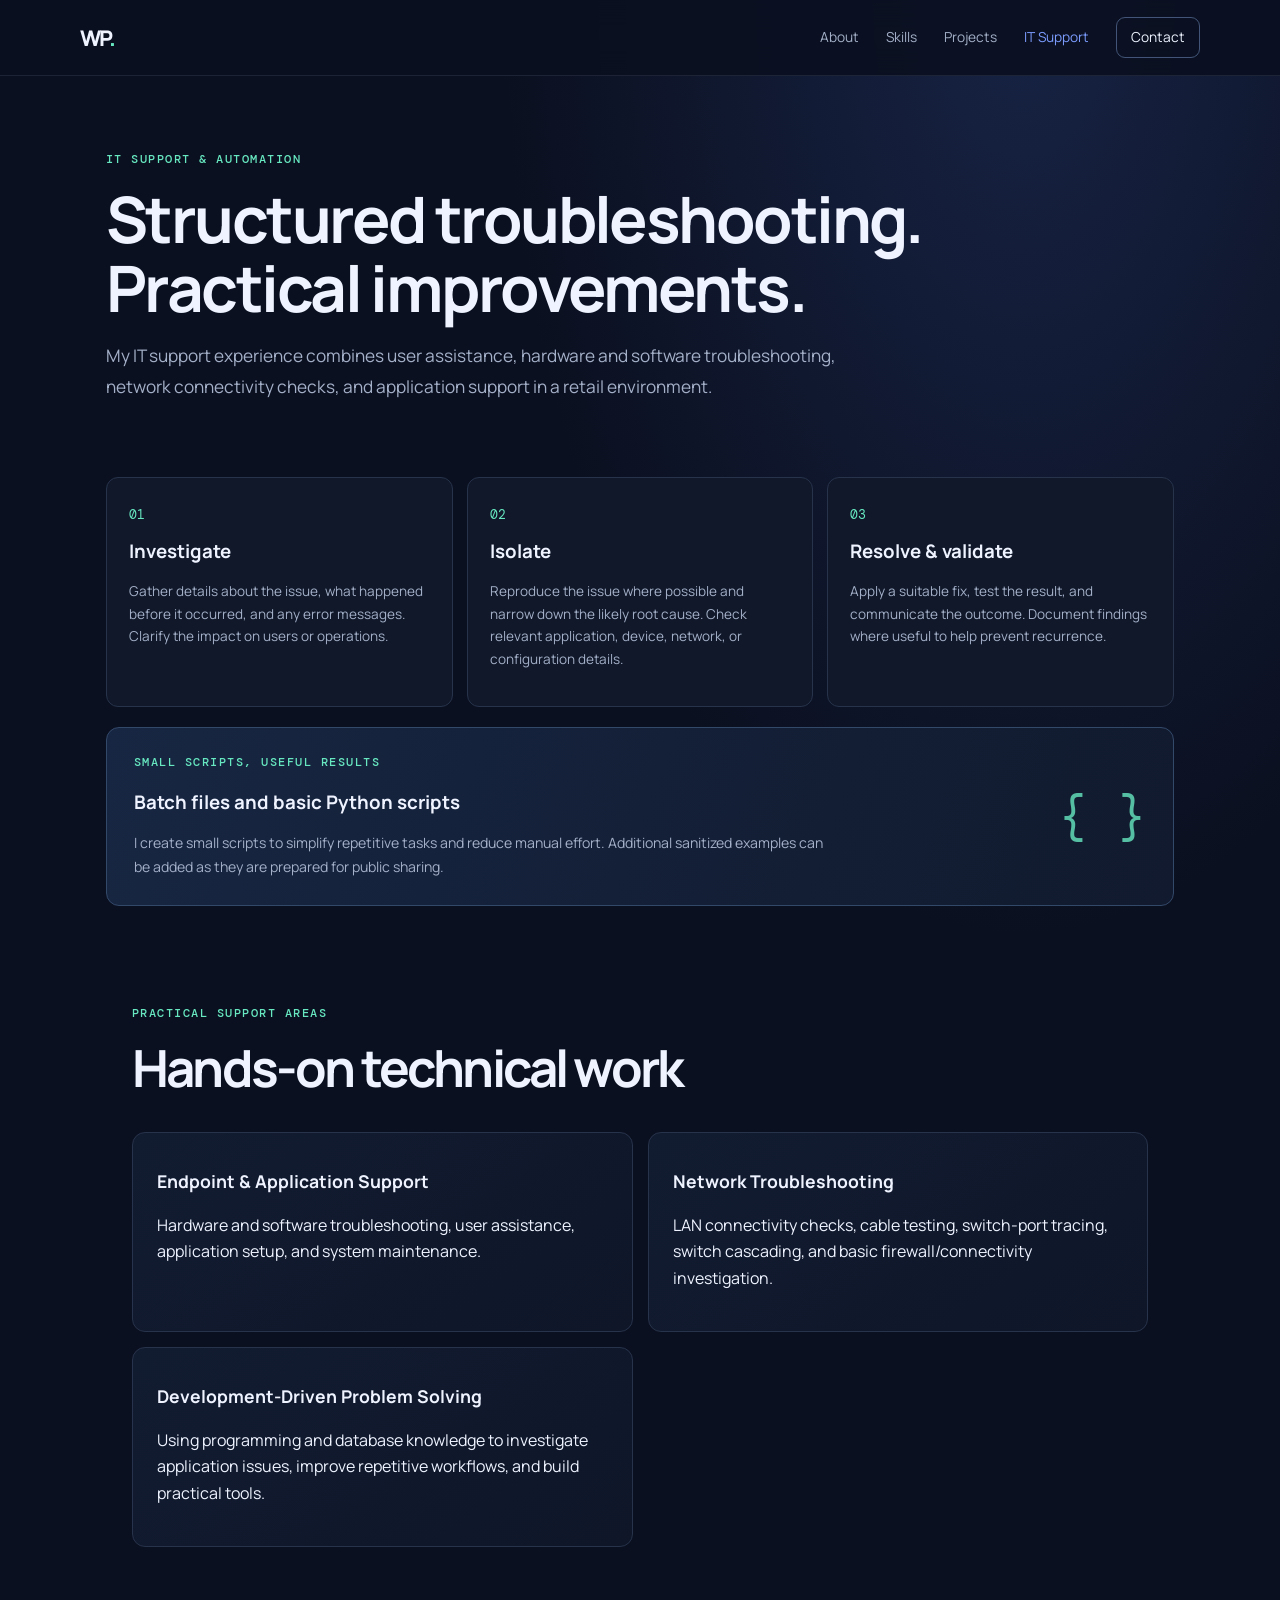
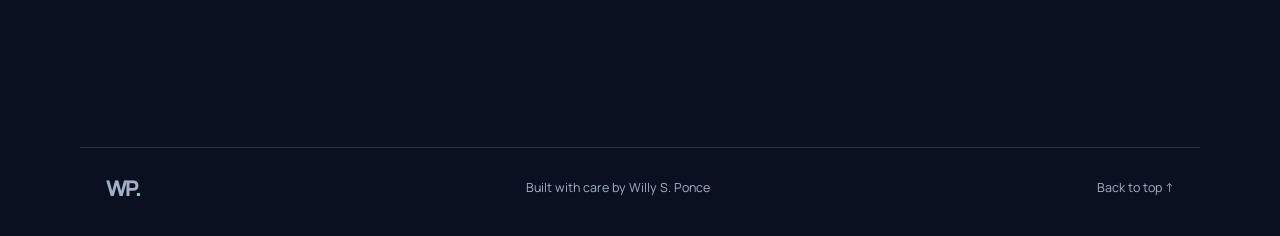
==== it-support.html @ 91b6f0ba "commit" ====
<!DOCTYPE html><html lang="en"><head><meta charset="UTF-8"><meta name="viewport" content="width=device-width, initial-scale=1"><meta name="description" content="IT support, networking troubleshooting, application support, and practical automation experience."><title>IT Support | Willy S. Ponce</title><link rel="stylesheet" href="styles.css"></head><body id="top"><header class="site-header"><a class="brand" href="index.html">WP<span>.</span></a><button class="menu-toggle" id="menuToggle" aria-label="Toggle navigation" aria-expanded="false">☰</button>
<nav id="mainNav"><a href="about.html">About</a><a href="skills.html">Skills</a><a href="projects.html">Projects</a><a class="active" href="it-support.html">IT Support</a><a class="nav-cta" href="contact.html">Contact</a></nav></header><main><section class="section page-hero"><p class="eyebrow">IT SUPPORT & AUTOMATION</p><h1>Structured troubleshooting. Practical improvements.</h1><p class="lead">My IT support experience combines user assistance, hardware and software troubleshooting, network connectivity checks, and application support in a retail environment.</p></section>
<section class="section page-content"><div class="support-grid"><article><span class="support-step">01</span><h3>Investigate</h3><p>Gather details about the issue, what happened before it occurred, and any error messages. Clarify the impact on users or operations.</p></article><article><span class="support-step">02</span><h3>Isolate</h3><p>Reproduce the issue where possible and narrow down the likely root cause. Check relevant application, device, network, or configuration details.</p></article><article><span class="support-step">03</span><h3>Resolve & validate</h3><p>Apply a suitable fix, test the result, and communicate the outcome. Document findings where useful to help prevent recurrence.</p></article></div>
<div class="automation-callout"><div><p class="eyebrow">SMALL SCRIPTS, USEFUL RESULTS</p><h3>Batch files and basic Python scripts</h3><p>I create small scripts to simplify repetitive tasks and reduce manual effort. Additional sanitized examples can be added as they are prepared for public sharing.</p></div><span class="callout-symbol">{ }</span></div>
<section class="section"><div class="section-heading"><p class="eyebrow">PRACTICAL SUPPORT AREAS</p><h2>Hands-on technical work</h2></div><div class="skill-groups"><article class="skill-card"><h3>Endpoint & Application Support</h3><p>Hardware and software troubleshooting, user assistance, application setup, and system maintenance.</p></article><article class="skill-card"><h3>Network Troubleshooting</h3><p>LAN connectivity checks, cable testing, switch-port tracing, switch cascading, and basic firewall/connectivity investigation.</p></article><article class="skill-card"><h3>Development-Driven Problem Solving</h3><p>Using programming and database knowledge to investigate application issues, improve repetitive workflows, and build practical tools.</p></article></div></section></section></main><footer class="site-footer"><a class="brand" href="index.html">WP<span>.</span></a><p>Built with care by Willy S. Ponce</p><a href="#top">Back to top ↑</a></footer><script src="script.js"></script></body></html>
---- styles.css ----
@import url('https://fonts.googleapis.com/css2?family=DM+Mono:wght@400;500&family=Manrope:wght@400;500;600;700;800&display=swap');
:root{--bg:#0b1020;--panel:#111a2e;--text:#eef3ff;--muted:#a4b0c8;--line:#27334b;--accent:#7c9cff;--mint:#67e8c0;--max:1120px}
*{box-sizing:border-box}html{scroll-behavior:smooth;scroll-padding-top:90px}body{margin:0;background:radial-gradient(ellipse at 80% 0%,#172344 0,transparent 36%),var(--bg);color:var(--text);font-family:Manrope,Arial,sans-serif;line-height:1.65}a{color:inherit;text-decoration:none}.site-header{position:sticky;top:0;z-index:20;display:flex;align-items:center;justify-content:space-between;padding:17px max(5vw,calc((100vw - var(--max))/2));background:rgba(11,16,32,.9);backdrop-filter:blur(14px);border-bottom:1px solid #a4b0c81f}.brand{font-size:1.35rem;font-weight:800;letter-spacing:-.08em}.brand span{color:var(--mint)}nav{display:flex;align-items:center;gap:27px;font-size:.86rem;color:var(--muted)}nav a:hover,.contact-links a:hover{color:var(--mint)}.nav-cta{border:1px solid #425477;border-radius:9px;padding:8px 14px;color:var(--text)}.menu-toggle{display:none;background:none;color:var(--text);border:0;font-size:1.5rem}.section{max-width:var(--max);margin:auto;padding:100px 26px}.hero{min-height:650px;display:grid;grid-template-columns:1.2fr .8fr;gap:65px;align-items:center;padding-top:90px}.eyebrow{font:500 .72rem 'DM Mono',monospace;letter-spacing:.13em;color:var(--mint);margin:0 0 17px}.status-dot{display:inline-block;width:7px;height:7px;border-radius:50%;background:var(--mint);margin-right:8px;box-shadow:0 0 12px #67e8c0}.hero h1{font-size:clamp(2.8rem,6vw,5rem);line-height:1.05;letter-spacing:-.065em;margin:0 0 18px}.hero h1 span{color:var(--accent)}.hero h2{font-size:clamp(1.25rem,2.2vw,1.8rem);line-height:1.35;letter-spacing:-.035em;max-width:600px;margin:0 0 18px}.hero-text,.section-intro{color:var(--muted);max-width:650px}.hero-actions{display:flex;gap:12px;flex-wrap:wrap;margin:29px 0}.button{display:inline-flex;gap:12px;align-items:center;border-radius:9px;padding:12px 18px;font-size:.88rem;font-weight:700}.primary{background:var(--mint);color:#07151a}.primary:hover{filter:brightness(1.08);transform:translateY(-1px)}.secondary{border:1px solid #3a4864}.secondary:hover{border-color:var(--mint)}.hero-tags,.chips,.project-tech{display:flex;flex-wrap:wrap;gap:8px}.hero-tags span,.chips span,.project-tech span{font-size:.73rem;border:1px solid var(--line);border-radius:6px;padding:5px 9px;color:#c7d2e8}.hero-card{border:1px solid #2b3a5a;border-radius:16px;overflow:hidden;background:linear-gradient(145deg,#131e35,#0e1629);box-shadow:0 28px 80px #0003;transform:rotate(1deg)}.terminal-top{display:flex;align-items:center;gap:7px;padding:15px 18px;border-bottom:1px solid var(--line);color:var(--muted);font:.75rem 'DM Mono',monospace}.terminal-top i{width:8px;height:8px;border-radius:50%;background:#50617d}.terminal-top i:first-child{background:#ff7d87}.terminal-top i:nth-child(2){background:#f7c66b}.terminal-top i:nth-child(3){background:#67e8c0}.terminal-top span{margin-left:auto}.terminal-body{padding:28px 25px 30px;font:.84rem 'DM Mono',monospace}.terminal-body p{margin:14px 0}.terminal-body b{color:var(--mint);margin-right:12px}.code-muted{color:#8190ac}.terminal-rule{height:1px;background:var(--line);margin:25px 0}.terminal-result{color:#dce8ff}.terminal-result span{color:var(--mint);margin-right:9px}.section-heading{max-width:700px;margin-bottom:35px}.section-heading h2,.contact-panel h2{font-size:clamp(2rem,4vw,3.2rem);letter-spacing:-.055em;line-height:1.15;margin:0 0 14px}.about-section,.projects-section,.support-section{border-top:1px solid var(--line)}.about-content{max-width:850px;color:#c2cce0}.about-content p{margin:0 0 15px}.stats-grid{display:grid;grid-template-columns:repeat(3,1fr);gap:13px;margin-top:35px}.stat{border:1px solid var(--line);background:#10182a;padding:20px;border-radius:10px}.stat strong,.stat span{display:block}.stat strong{font-size:1rem;color:var(--mint)}.stat span{font-size:.8rem;color:var(--muted);margin-top:4px}.skill-groups{display:grid;grid-template-columns:repeat(2,1fr);gap:15px}.skill-card,.project-card{background:linear-gradient(145deg,#121c31,#0e1628);border:1px solid var(--line);border-radius:13px;padding:24px}.skill-icon{font-size:1.5rem;color:var(--mint)}.skill-card h3,.project-card h3{margin:10px 0;font-size:1.1rem}.chips{margin-top:16px}.chips span{background:#17233a}.project-grid{display:grid;grid-template-columns:repeat(2,1fr);gap:15px}.project-card{padding:25px;transition:transform .2s,border-color .2s}.project-card:hover{transform:translateY(-3px);border-color:#526a97}.featured-project{background:linear-gradient(145deg,#172642,#111a2e)}.project-top{display:flex;align-items:center;justify-content:space-between;gap:10px}.project-number{font:1rem 'DM Mono',monospace;color:var(--mint)}.project-label{font:.64rem 'DM Mono',monospace;letter-spacing:.08em;color:#8799bb}.project-card p,.project-card li{font-size:.88rem;color:var(--muted)}.project-card ul{padding-left:18px}.project-card li{margin:6px 0}.project-tech{margin-top:20px}.project-tech span{font:.67rem 'DM Mono',monospace;background:#17233a}.privacy-note{margin-top:20px;padding:14px 17px;border-left:2px solid #e8bc6a;background:#171b27;color:var(--muted);font-size:.78rem}.privacy-note strong{color:#f0d49a}.support-grid{display:grid;grid-template-columns:repeat(3,1fr);gap:14px}.support-grid article{padding:22px;border:1px solid var(--line);border-radius:12px;background:#10182a}.support-step{font:.8rem 'DM Mono',monospace;color:var(--mint)}.support-grid h3{margin:9px 0}.support-grid p{color:var(--muted);font-size:.85rem}.automation-callout{display:flex;align-items:center;justify-content:space-between;gap:25px;margin-top:20px;padding:27px;border:1px solid #33496a;border-radius:13px;background:linear-gradient(110deg,#172642,#111a2e)}.automation-callout h3{margin:0 0 8px}.automation-callout p:not(.eyebrow){color:var(--muted);max-width:700px;font-size:.88rem;margin-bottom:0}.callout-symbol{font:3rem 'DM Mono',monospace;color:var(--mint);opacity:.8}.contact-section{padding-top:60px;padding-bottom:80px}.contact-panel{padding:clamp(25px,5vw,55px);border:1px solid #31466a;border-radius:18px;background:radial-gradient(ellipse at top right,#23365a,transparent 50%),#111a2e}.contact-panel>p:not(.eyebrow){color:var(--muted);max-width:620px}.contact-links{display:flex;flex-wrap:wrap;gap:12px 25px;margin:25px 0;font-weight:700}.contact-links a{color:var(--mint)}.contact-location{font-size:.78rem}.site-footer{max-width:var(--max);margin:auto;padding:22px 26px 30px;border-top:1px solid var(--line);display:flex;align-items:center;justify-content:space-between;gap:15px;color:var(--muted);font-size:.78rem}.site-footer p{margin:0}@media(max-width:760px){.site-header{padding:14px 22px}.menu-toggle{display:block}nav{display:none;position:absolute;top:64px;left:0;right:0;padding:18px 22px 24px;background:#0e1629;border-bottom:1px solid var(--line);flex-direction:column;align-items:stretch;gap:15px}nav.open{display:flex}.nav-cta{text-align:center}.section{padding:70px 22px}.hero{grid-template-columns:1fr;gap:30px;padding-top:70px;min-height:unset}.hero-card{transform:none}.stats-grid,.support-grid{grid-template-columns:1fr}.skill-groups,.project-grid{grid-template-columns:1fr}.automation-callout{align-items:flex-start}.callout-symbol{font-size:2rem}.site-footer{padding:22px;flex-wrap:wrap}.site-footer p{order:3;width:100%}}@media(prefers-reduced-motion:reduce){html{scroll-behavior:auto}*,*::before,*::after{transition:none!important}}

/* Multi-page portfolio additions */
.page-hero { padding-top: 76px; padding-bottom: 34px; }
.page-hero h1 { font-size: clamp(2.2rem, 5vw, 4rem); line-height: 1.08; margin: 10px 0 18px; letter-spacing: -0.04em; }
.page-hero .lead { max-width: 760px; color: var(--muted, #a7b3c8); font-size: 1.08rem; line-height: 1.8; }
.page-content { padding-top: 24px; }
.project-status { display:inline-flex; align-items:center; gap:8px; border:1px solid rgba(92,213,176,.25); color:#78e2be; background:rgba(92,213,176,.08); border-radius:999px; padding:6px 10px; font-size:.78rem; margin-bottom:12px; }
.project-card p { line-height:1.7; }
.back-link { display:inline-block; margin-top:18px; color:var(--accent, #67e8c1); }
.site-header nav a.active { color:var(--accent, #67e8c1); }
@media (max-width: 760px) { .page-hero { padding-top:48px; } }
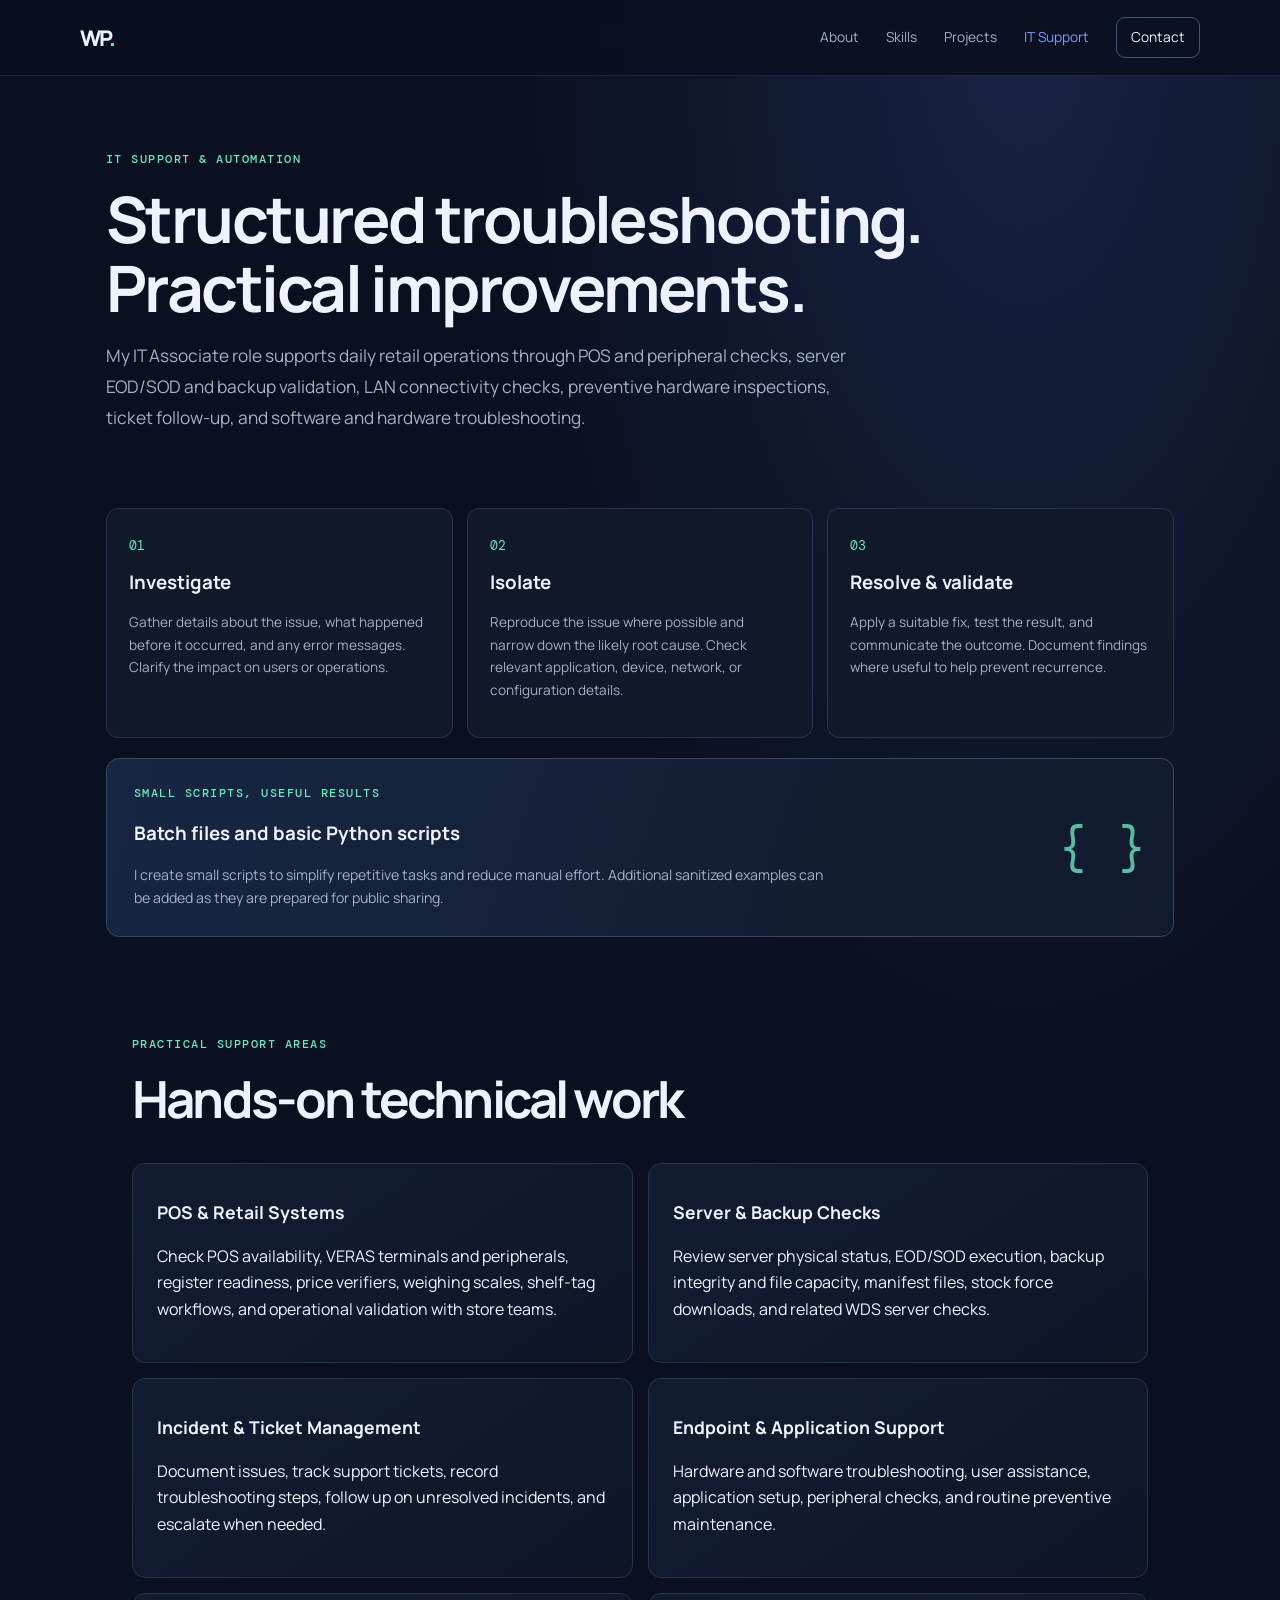
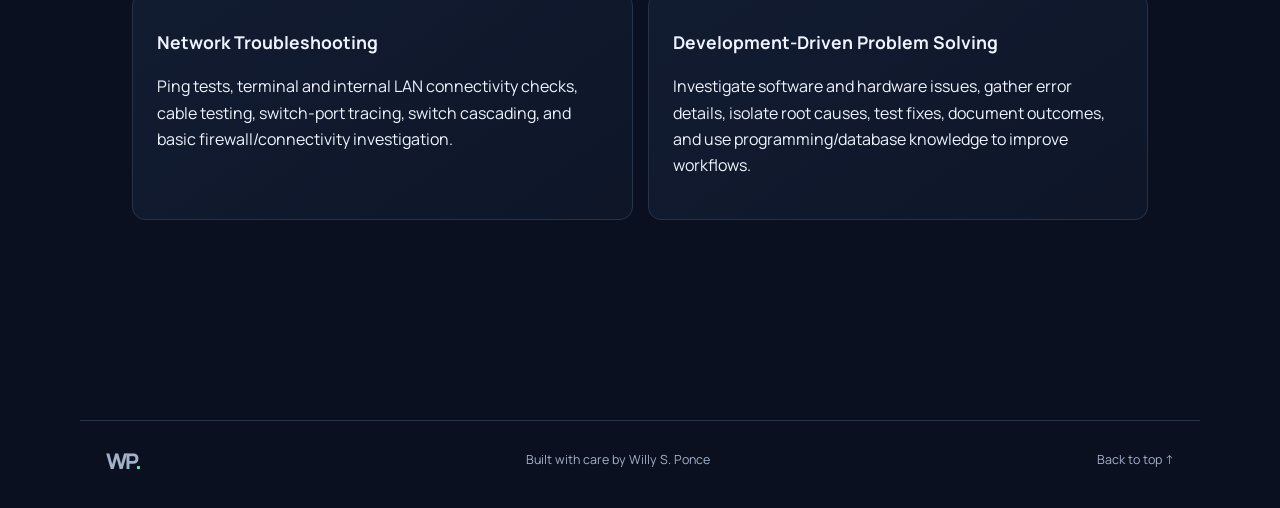
==== commit fb5a6dc8: "Update portfolio website" ====
--- a/it-support.html
+++ b/it-support.html
@@ -1,5 +1,5 @@
 <!DOCTYPE html><html lang="en"><head><meta charset="UTF-8"><meta name="viewport" content="width=device-width, initial-scale=1"><meta name="description" content="IT support, networking troubleshooting, application support, and practical automation experience."><title>IT Support | Willy S. Ponce</title><link rel="stylesheet" href="styles.css"></head><body id="top"><header class="site-header"><a class="brand" href="index.html">WP<span>.</span></a><button class="menu-toggle" id="menuToggle" aria-label="Toggle navigation" aria-expanded="false">☰</button>
-<nav id="mainNav"><a href="about.html">About</a><a href="skills.html">Skills</a><a href="projects.html">Projects</a><a class="active" href="it-support.html">IT Support</a><a class="nav-cta" href="contact.html">Contact</a></nav></header><main><section class="section page-hero"><p class="eyebrow">IT SUPPORT & AUTOMATION</p><h1>Structured troubleshooting. Practical improvements.</h1><p class="lead">My IT support experience combines user assistance, hardware and software troubleshooting, network connectivity checks, and application support in a retail environment.</p></section>
+<nav id="mainNav"><a href="about.html">About</a><a href="skills.html">Skills</a><a href="projects.html">Projects</a><a class="active" href="it-support.html">IT Support</a><a class="nav-cta" href="contact.html">Contact</a></nav></header><main><section class="section page-hero"><p class="eyebrow">IT SUPPORT & AUTOMATION</p><h1>Structured troubleshooting. Practical improvements.</h1><p class="lead">My IT Associate role supports daily retail operations through POS and peripheral checks, server EOD/SOD and backup validation, LAN connectivity checks, preventive hardware inspections, ticket follow-up, and software and hardware troubleshooting.</p></section>
 <section class="section page-content"><div class="support-grid"><article><span class="support-step">01</span><h3>Investigate</h3><p>Gather details about the issue, what happened before it occurred, and any error messages. Clarify the impact on users or operations.</p></article><article><span class="support-step">02</span><h3>Isolate</h3><p>Reproduce the issue where possible and narrow down the likely root cause. Check relevant application, device, network, or configuration details.</p></article><article><span class="support-step">03</span><h3>Resolve & validate</h3><p>Apply a suitable fix, test the result, and communicate the outcome. Document findings where useful to help prevent recurrence.</p></article></div>
 <div class="automation-callout"><div><p class="eyebrow">SMALL SCRIPTS, USEFUL RESULTS</p><h3>Batch files and basic Python scripts</h3><p>I create small scripts to simplify repetitive tasks and reduce manual effort. Additional sanitized examples can be added as they are prepared for public sharing.</p></div><span class="callout-symbol">{ }</span></div>
-<section class="section"><div class="section-heading"><p class="eyebrow">PRACTICAL SUPPORT AREAS</p><h2>Hands-on technical work</h2></div><div class="skill-groups"><article class="skill-card"><h3>Endpoint & Application Support</h3><p>Hardware and software troubleshooting, user assistance, application setup, and system maintenance.</p></article><article class="skill-card"><h3>Network Troubleshooting</h3><p>LAN connectivity checks, cable testing, switch-port tracing, switch cascading, and basic firewall/connectivity investigation.</p></article><article class="skill-card"><h3>Development-Driven Problem Solving</h3><p>Using programming and database knowledge to investigate application issues, improve repetitive workflows, and build practical tools.</p></article></div></section></section></main><footer class="site-footer"><a class="brand" href="index.html">WP<span>.</span></a><p>Built with care by Willy S. Ponce</p><a href="#top">Back to top ↑</a></footer><script src="script.js"></script></body></html>+<section class="section"><div class="section-heading"><p class="eyebrow">PRACTICAL SUPPORT AREAS</p><h2>Hands-on technical work</h2></div><div class="skill-groups"><article class="skill-card"><h3>POS & Retail Systems</h3><p>Check POS availability, VERAS terminals and peripherals, register readiness, price verifiers, weighing scales, shelf-tag workflows, and operational validation with store teams.</p></article><article class="skill-card"><h3>Server & Backup Checks</h3><p>Review server physical status, EOD/SOD execution, backup integrity and file capacity, manifest files, stock force downloads, and related WDS server checks.</p></article><article class="skill-card"><h3>Incident & Ticket Management</h3><p>Document issues, track support tickets, record troubleshooting steps, follow up on unresolved incidents, and escalate when needed.</p></article><article class="skill-card"><h3>Endpoint & Application Support</h3><p>Hardware and software troubleshooting, user assistance, application setup, peripheral checks, and routine preventive maintenance.</p></article><article class="skill-card"><h3>Network Troubleshooting</h3><p>Ping tests, terminal and internal LAN connectivity checks, cable testing, switch-port tracing, switch cascading, and basic firewall/connectivity investigation.</p></article><article class="skill-card"><h3>Development-Driven Problem Solving</h3><p>Investigate software and hardware issues, gather error details, isolate root causes, test fixes, document outcomes, and use programming/database knowledge to improve workflows.</p></article></div></section></section></main><footer class="site-footer"><a class="brand" href="index.html">WP<span>.</span></a><p>Built with care by Willy S. Ponce</p><a href="#top">Back to top ↑</a></footer><script src="script.js"></script></body></html>
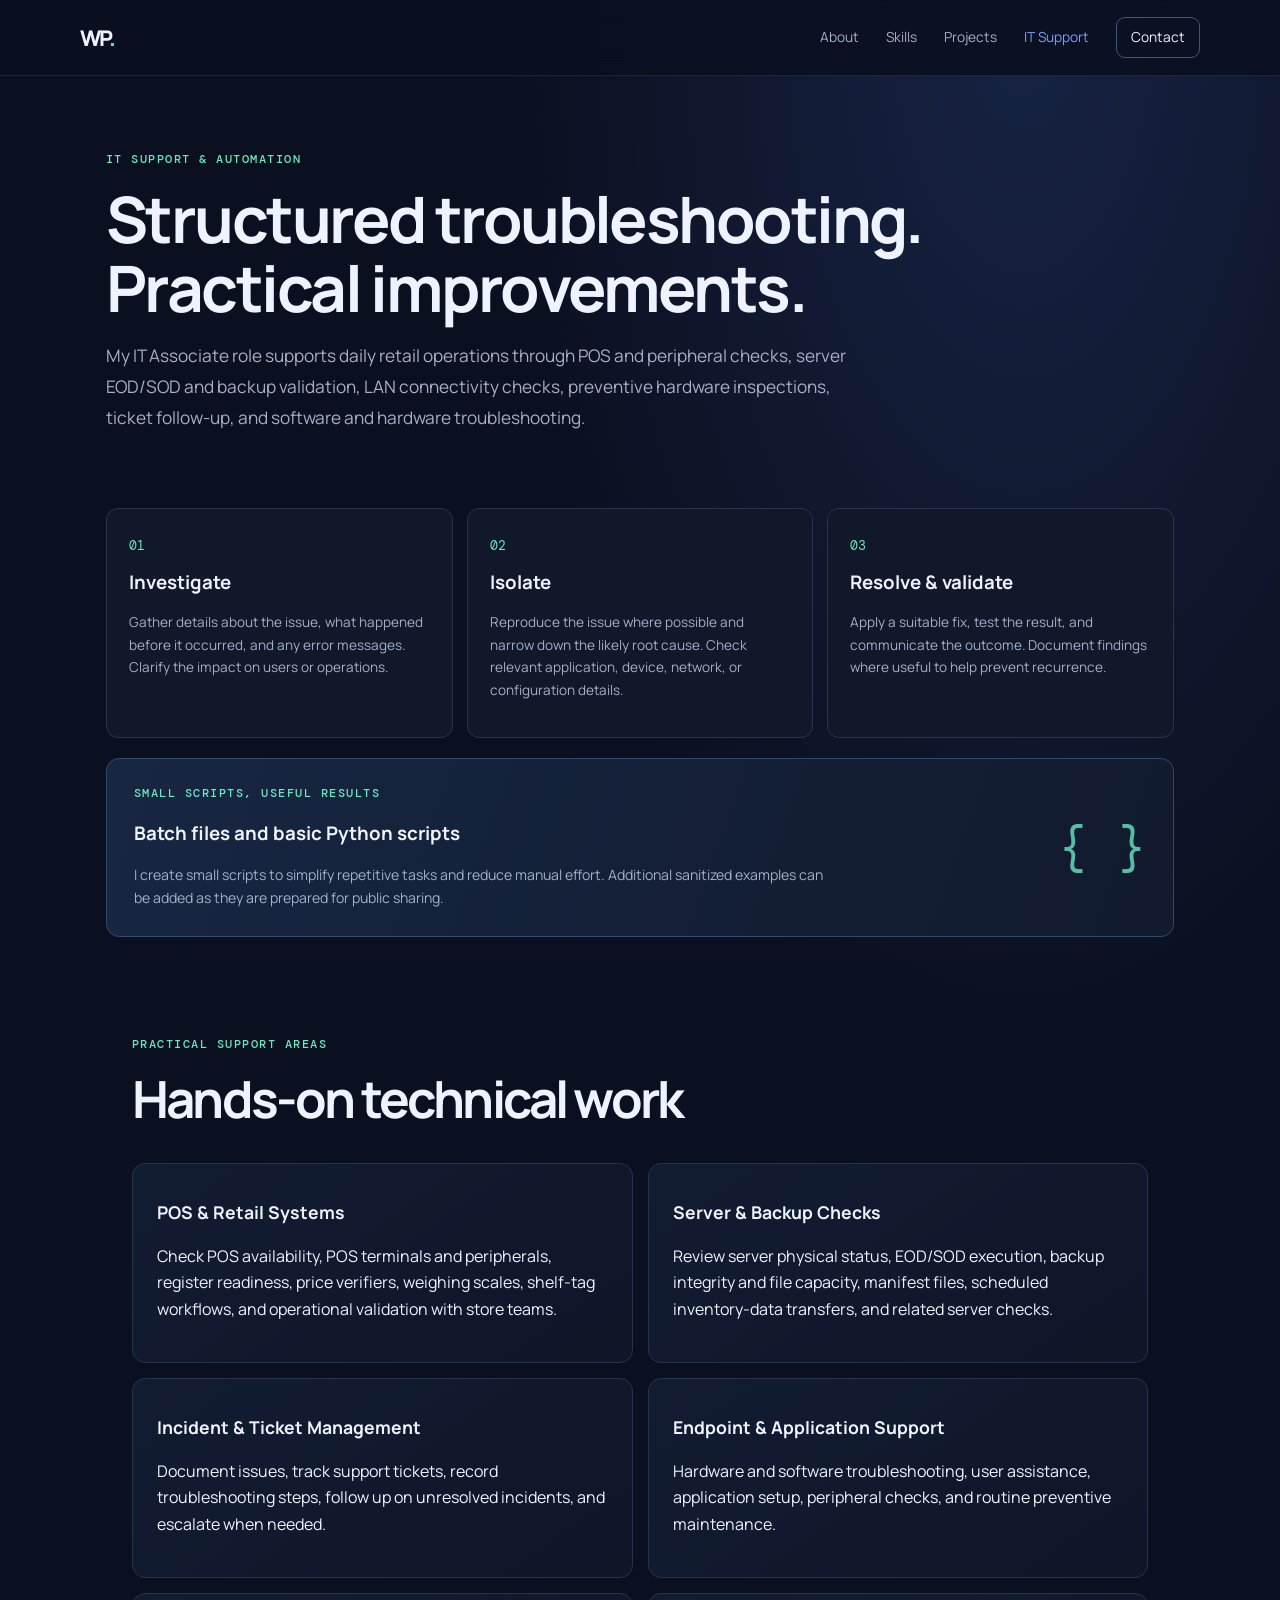
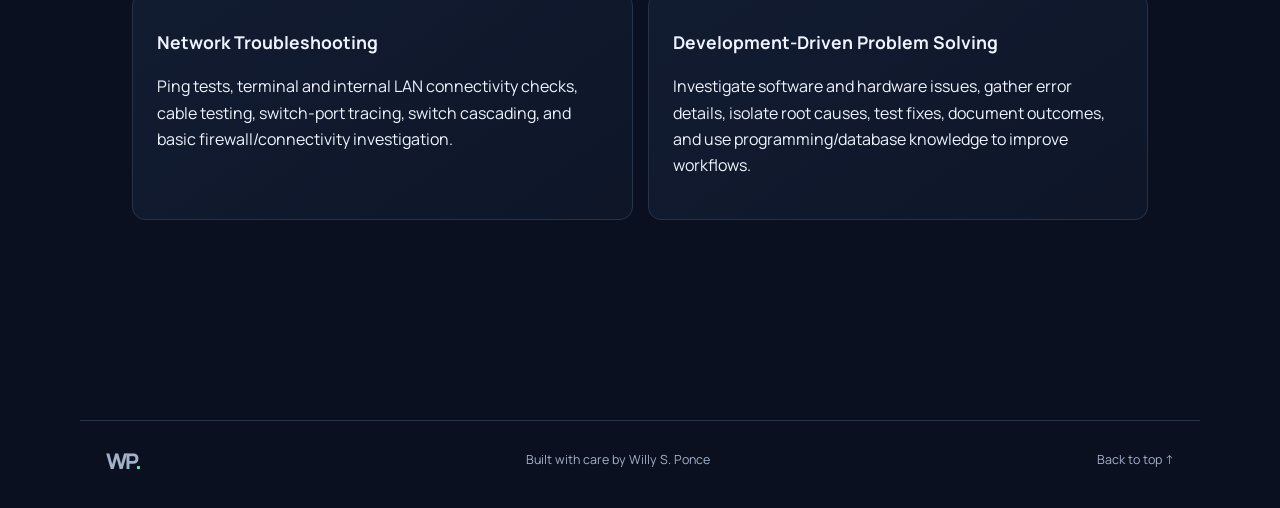
==== commit 16283e1f: "Update portfolio website" ====
--- a/it-support.html
+++ b/it-support.html
@@ -2,4 +2,4 @@
 <nav id="mainNav"><a href="about.html">About</a><a href="skills.html">Skills</a><a href="projects.html">Projects</a><a class="active" href="it-support.html">IT Support</a><a class="nav-cta" href="contact.html">Contact</a></nav></header><main><section class="section page-hero"><p class="eyebrow">IT SUPPORT & AUTOMATION</p><h1>Structured troubleshooting. Practical improvements.</h1><p class="lead">My IT Associate role supports daily retail operations through POS and peripheral checks, server EOD/SOD and backup validation, LAN connectivity checks, preventive hardware inspections, ticket follow-up, and software and hardware troubleshooting.</p></section>
 <section class="section page-content"><div class="support-grid"><article><span class="support-step">01</span><h3>Investigate</h3><p>Gather details about the issue, what happened before it occurred, and any error messages. Clarify the impact on users or operations.</p></article><article><span class="support-step">02</span><h3>Isolate</h3><p>Reproduce the issue where possible and narrow down the likely root cause. Check relevant application, device, network, or configuration details.</p></article><article><span class="support-step">03</span><h3>Resolve & validate</h3><p>Apply a suitable fix, test the result, and communicate the outcome. Document findings where useful to help prevent recurrence.</p></article></div>
 <div class="automation-callout"><div><p class="eyebrow">SMALL SCRIPTS, USEFUL RESULTS</p><h3>Batch files and basic Python scripts</h3><p>I create small scripts to simplify repetitive tasks and reduce manual effort. Additional sanitized examples can be added as they are prepared for public sharing.</p></div><span class="callout-symbol">{ }</span></div>
-<section class="section"><div class="section-heading"><p class="eyebrow">PRACTICAL SUPPORT AREAS</p><h2>Hands-on technical work</h2></div><div class="skill-groups"><article class="skill-card"><h3>POS & Retail Systems</h3><p>Check POS availability, VERAS terminals and peripherals, register readiness, price verifiers, weighing scales, shelf-tag workflows, and operational validation with store teams.</p></article><article class="skill-card"><h3>Server & Backup Checks</h3><p>Review server physical status, EOD/SOD execution, backup integrity and file capacity, manifest files, stock force downloads, and related WDS server checks.</p></article><article class="skill-card"><h3>Incident & Ticket Management</h3><p>Document issues, track support tickets, record troubleshooting steps, follow up on unresolved incidents, and escalate when needed.</p></article><article class="skill-card"><h3>Endpoint & Application Support</h3><p>Hardware and software troubleshooting, user assistance, application setup, peripheral checks, and routine preventive maintenance.</p></article><article class="skill-card"><h3>Network Troubleshooting</h3><p>Ping tests, terminal and internal LAN connectivity checks, cable testing, switch-port tracing, switch cascading, and basic firewall/connectivity investigation.</p></article><article class="skill-card"><h3>Development-Driven Problem Solving</h3><p>Investigate software and hardware issues, gather error details, isolate root causes, test fixes, document outcomes, and use programming/database knowledge to improve workflows.</p></article></div></section></section></main><footer class="site-footer"><a class="brand" href="index.html">WP<span>.</span></a><p>Built with care by Willy S. Ponce</p><a href="#top">Back to top ↑</a></footer><script src="script.js"></script></body></html>+<section class="section"><div class="section-heading"><p class="eyebrow">PRACTICAL SUPPORT AREAS</p><h2>Hands-on technical work</h2></div><div class="skill-groups"><article class="skill-card"><h3>POS & Retail Systems</h3><p>Check POS availability, POS terminals and peripherals, register readiness, price verifiers, weighing scales, shelf-tag workflows, and operational validation with store teams.</p></article><article class="skill-card"><h3>Server & Backup Checks</h3><p>Review server physical status, EOD/SOD execution, backup integrity and file capacity, manifest files, scheduled inventory-data transfers, and related server checks.</p></article><article class="skill-card"><h3>Incident & Ticket Management</h3><p>Document issues, track support tickets, record troubleshooting steps, follow up on unresolved incidents, and escalate when needed.</p></article><article class="skill-card"><h3>Endpoint & Application Support</h3><p>Hardware and software troubleshooting, user assistance, application setup, peripheral checks, and routine preventive maintenance.</p></article><article class="skill-card"><h3>Network Troubleshooting</h3><p>Ping tests, terminal and internal LAN connectivity checks, cable testing, switch-port tracing, switch cascading, and basic firewall/connectivity investigation.</p></article><article class="skill-card"><h3>Development-Driven Problem Solving</h3><p>Investigate software and hardware issues, gather error details, isolate root causes, test fixes, document outcomes, and use programming/database knowledge to improve workflows.</p></article></div></section></section></main><footer class="site-footer"><a class="brand" href="index.html">WP<span>.</span></a><p>Built with care by Willy S. Ponce</p><a href="#top">Back to top ↑</a></footer><script src="script.js"></script></body></html>
